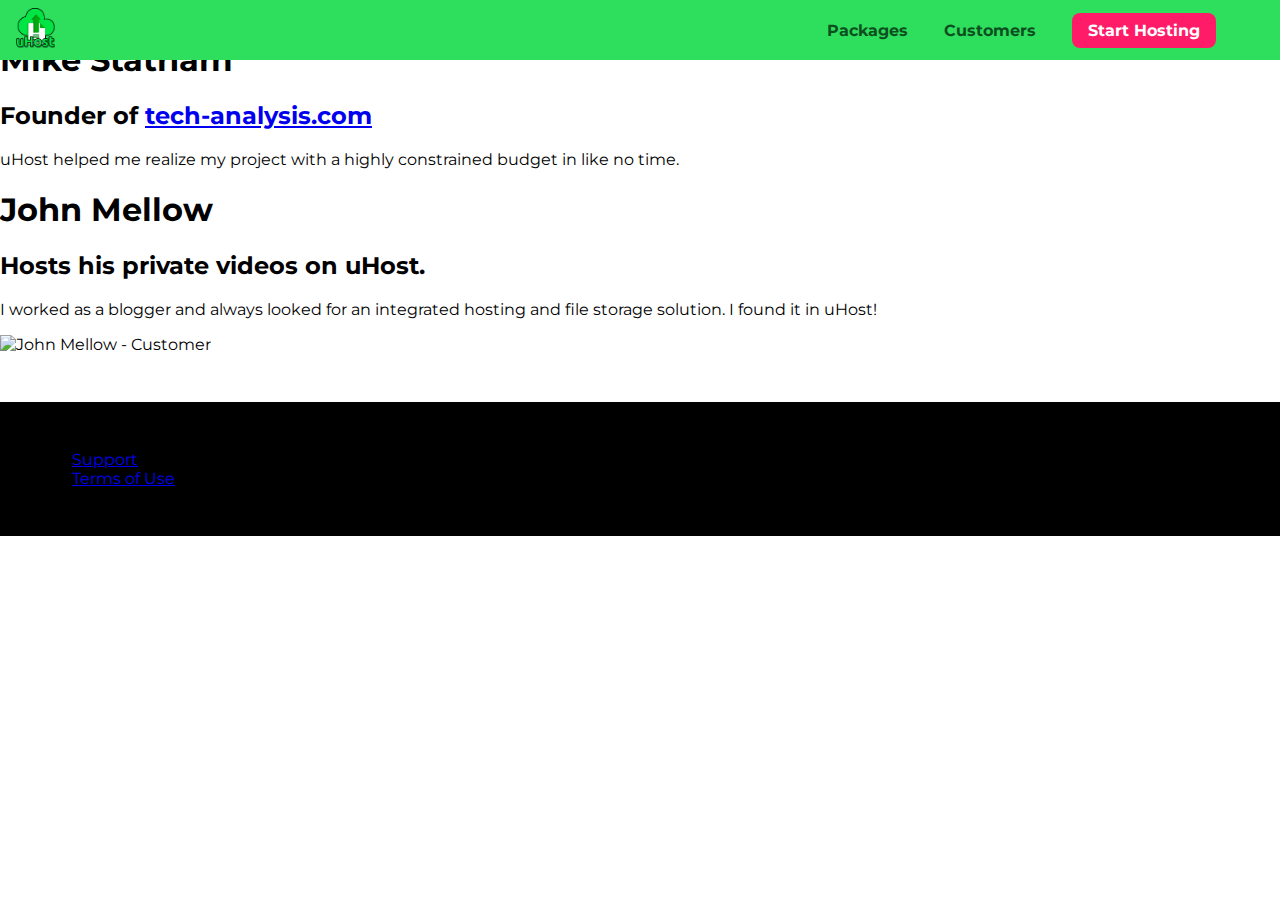
==== customers/index.html @ d1ea9265 "Add base html for customers page" ====
<!DOCTYPE html>
<html lang="en">

<head>
    <meta charset="UTF-8">
    <meta name="viewport" content="width=device-width, initial-scale=1.0">
    <meta http-equiv="X-UA-Compatible" content="ie=edge">
    <title>uHost Customers</title>
    <link rel="shortcut icon" href="../favicon.png">
    <link href="https://fonts.googleapis.com/css?family=Anton|Montserrat:400,700" rel="stylesheet">
    <link rel="stylesheet" href="../shared.css">
    <link rel="stylesheet" href="customers.css">
</head>

<body>
    <header class="main-header">
        <div>
            <a href="../index.html" class="main-header__brand">
                <img src="../images/uhost-icon.png" alt="uHost - Your favorite hosting company">
            </a>
        </div>
        <nav class="main-nav">
            <ul class="main-nav__items">
                <li class="main-nav__item">
                    <a href="../packages/index.html">Packages</a>
                </li>
                <li class="main-nav__item">
                    <a href="index.html">Customers</a>
                </li>
                <li class="main-nav__item main-nav__item--cta">
                    <a href="start-hosting/index.html">Start Hosting</a>
                </li>
            </ul>
        </nav>
    </header>
    <main>
        <div>
            <div class="testimonial" id="customer-1">
                <div class="testimonial__image-container">
                    <img src="../images/customer-1.jpg" alt="Mike Statham - Customer" class="testimonial__image">
                </div>
                <div class="testimonial__info">
                    <h1 class="testimonial__name">Mike Statham</h1>
                    <h2 class="testimonial__subtitle">Founder of
                        <a href="tech-analysis.com">tech-analysis.com</a>
                    </h2>
                    <p class="testimonial__text">uHost helped me realize my project with a highly constrained budget in like no time.</p>
                </div>
            </div>
            <div class="testimonial" id="customer-2">

                <div class="testimonial__info">
                    <h1 class="testimonial__name">John Mellow</h1>
                    <h2 class="testimonial__subtitle">Hosts his private videos on uHost.
                    </h2>
                    <p class="testimonial__text">I worked as a blogger and always looked for an integrated hosting and file storage solution. I found
                        it in uHost!
                    </p>
                </div>
                <div class="testimonial__image-container">
                    <img src="../images/customer-2.jpg" alt="John Mellow - Customer" class="testimonial__image">
                </div>
            </div>
        </div>
    </main>
    <footer class="main-footer">
        <nav>
            <ul>
                <li>
                    <a href="#">Support</a>
                </li>
                <li>
                    <a href="#">Terms of Use</a>
                </li>
            </ul>
        </nav>
    </footer>
</body>

</html>
---- shared.css ----
* {
  box-sizing: border-box;
}

body {
  font-family: "Montserrat", sans-serif;
  margin: 0;
}

.main-header {
  position: fixed;
  background: #2ddf5c;
  width: 100%;
  padding: 8px 16px;
  /* we need to position it with top and left or else it will 
  position itself according to the location of the top most visible element
  which would be the main or #product-overview element.
  This means that the margin will be pushed down by the top-margin
  applied to those elements even though it is not a child of those elements?
  */
  top: 0;
  left: 0;
  z-index: 1;
}

.main-header > div {
  display: inline-block;
  vertical-align: middle;
}

.main-header__brand {
  display: inline-block;
  color: #0e4f1f;
  text-decoration: none;
  font-weight: bold;
  font-size: 22px;
  height: 40px;
}

.main-header__brand > img {
  height: 100%;
}

.main-nav {
  display: inline-block;
  width: calc(100% - 75px);
  text-align: right;
  vertical-align: middle;
}

.main-nav__items {
  margin: 0;
  padding: 0;
  list-style: none;
}

.main-nav__item {
  display: inline-block;
  margin: 0 16px;
}

.main-nav__item a {
  color: #0e4f1f;
  text-decoration: none;
  font-weight: bold;
  padding: 3px 0;
}

.main-nav__item a:hover,
.main-nav__item a:active {
  color: white;
  border-bottom: 2px solid white;
}

.main-nav__item--cta a {
  color: white;
  background: #ff1b68;
  padding: 8px 16px;
  border-radius: 8px;
}

.main-nav__item--cta a:hover,
.main-nav__item--cta a:active {
  color: #ff1b68;
  background: white;
  border-bottom: none;
}

.main-footer {
  background: black;
  padding: 32px;
  margin-top: 48px;
}

.main-footer__links {
  list-style: none;
  margin: 0;
  padding: 0;
  text-align: center;
}

.main-footer__link {
  display: inline-block;
  margin: 0 16px;
}

.main-footer__link > a {
  color: white;
  text-decoration: none;
}

.main-footer__link > a:hover,
.main-footer__link > a:active {
  color: #ccc;
}

.button {
  background: #0e4f1f;
  color: white;
  font: inherit;
  border: 1.5px solid #0e4f1f;
  outline: none;
  padding: 8px;
  border-radius: 5px;
  font-weight: bold;
  cursor: pointer;
}

.button:hover,
.button:active {
  background: white;
  color: #0e4f1f;
}
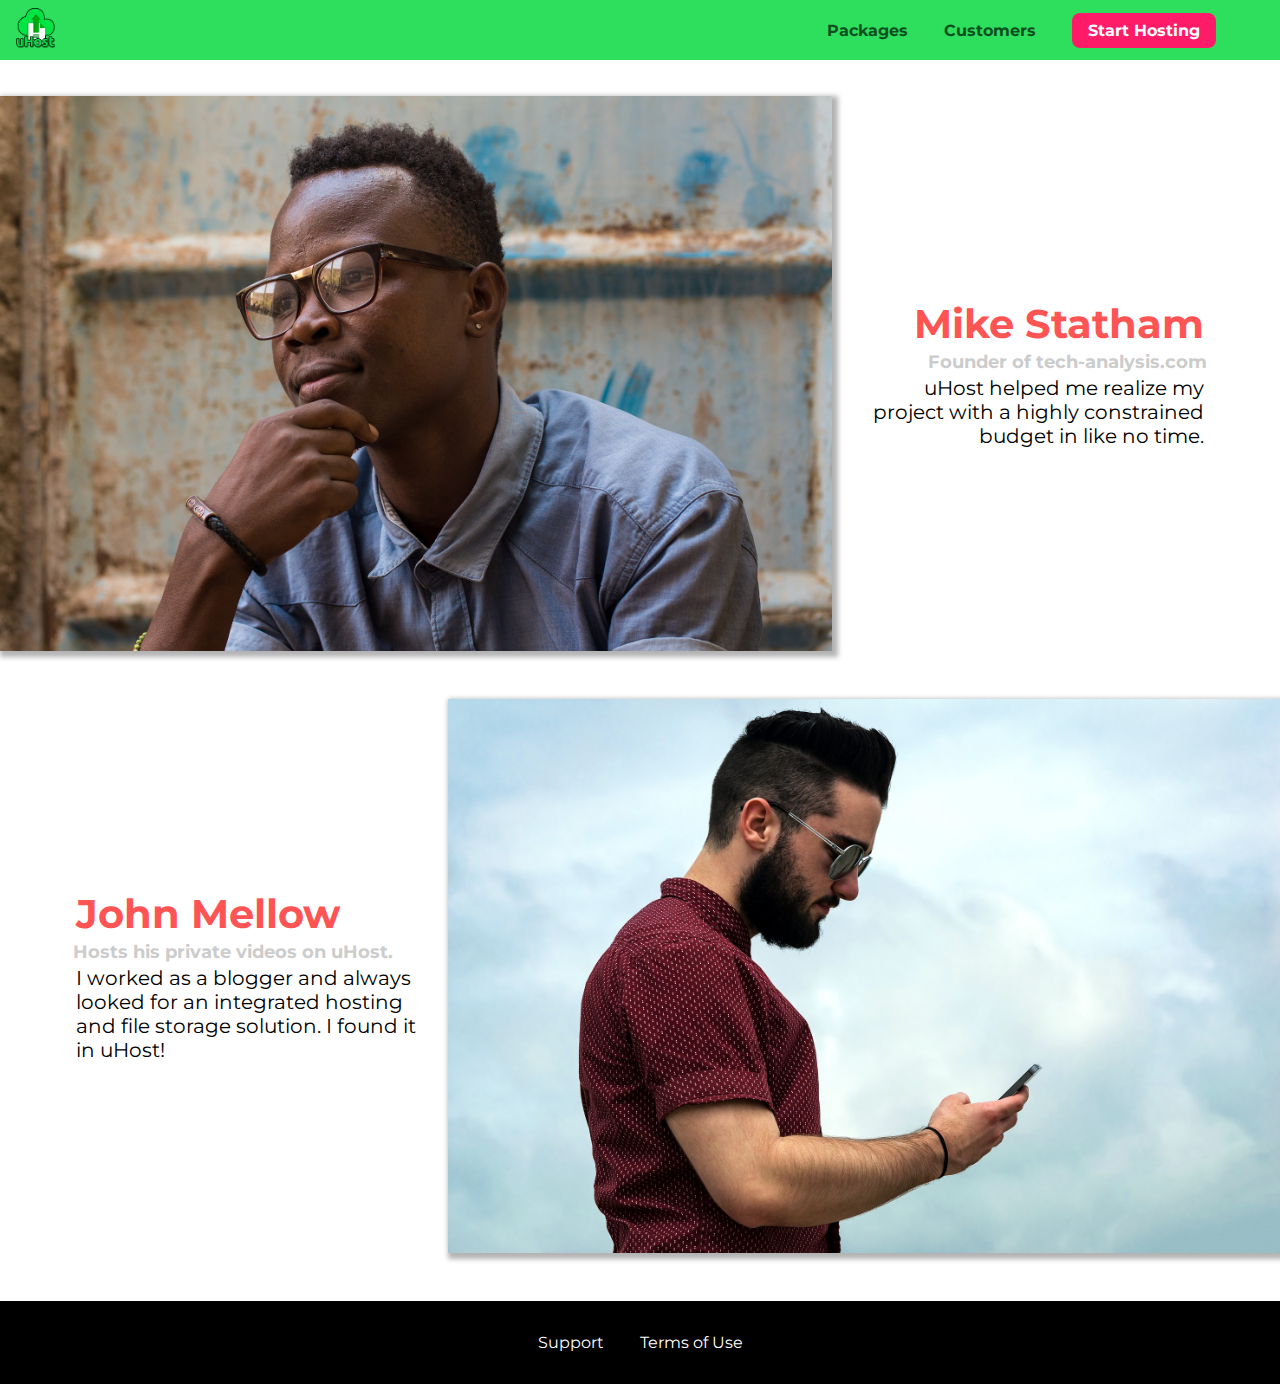
==== commit c32c6cb4: "Add correct classes to footer on customer page so that appropriate styling is applied" ====
--- a/customers/index.html
+++ b/customers/index.html
@@ -1,80 +1,97 @@
 <!DOCTYPE html>
 <html lang="en">
+  <head>
+    <meta charset="UTF-8" />
+    <meta name="viewport" content="width=device-width, initial-scale=1.0" />
+    <meta http-equiv="X-UA-Compatible" content="ie=edge" />
+    <title>uHost Customers</title>
+    <link rel="shortcut icon" href="../favicon.png" />
+    <link
+      href="https://fonts.googleapis.com/css?family=Anton|Montserrat:400,700"
+      rel="stylesheet"
+    />
+    <link rel="stylesheet" href="../shared.css" />
+    <link rel="stylesheet" href="customers.css" />
+  </head>
 
-<head>
-    <meta charset="UTF-8">
-    <meta name="viewport" content="width=device-width, initial-scale=1.0">
-    <meta http-equiv="X-UA-Compatible" content="ie=edge">
-    <title>uHost Customers</title>
-    <link rel="shortcut icon" href="../favicon.png">
-    <link href="https://fonts.googleapis.com/css?family=Anton|Montserrat:400,700" rel="stylesheet">
-    <link rel="stylesheet" href="../shared.css">
-    <link rel="stylesheet" href="customers.css">
-</head>
-
-<body>
+  <body>
     <header class="main-header">
-        <div>
-            <a href="../index.html" class="main-header__brand">
-                <img src="../images/uhost-icon.png" alt="uHost - Your favorite hosting company">
-            </a>
-        </div>
-        <nav class="main-nav">
-            <ul class="main-nav__items">
-                <li class="main-nav__item">
-                    <a href="../packages/index.html">Packages</a>
-                </li>
-                <li class="main-nav__item">
-                    <a href="index.html">Customers</a>
-                </li>
-                <li class="main-nav__item main-nav__item--cta">
-                    <a href="start-hosting/index.html">Start Hosting</a>
-                </li>
-            </ul>
-        </nav>
+      <div>
+        <a href="../index.html" class="main-header__brand">
+          <img
+            src="../images/uhost-icon.png"
+            alt="uHost - Your favorite hosting company"
+          />
+        </a>
+      </div>
+      <nav class="main-nav">
+        <ul class="main-nav__items">
+          <li class="main-nav__item">
+            <a href="../packages/index.html">Packages</a>
+          </li>
+          <li class="main-nav__item">
+            <a href="index.html">Customers</a>
+          </li>
+          <li class="main-nav__item main-nav__item--cta">
+            <a href="start-hosting/index.html">Start Hosting</a>
+          </li>
+        </ul>
+      </nav>
     </header>
     <main>
-        <div>
-            <div class="testimonial" id="customer-1">
-                <div class="testimonial__image-container">
-                    <img src="../images/customer-1.jpg" alt="Mike Statham - Customer" class="testimonial__image">
-                </div>
-                <div class="testimonial__info">
-                    <h1 class="testimonial__name">Mike Statham</h1>
-                    <h2 class="testimonial__subtitle">Founder of
-                        <a href="tech-analysis.com">tech-analysis.com</a>
-                    </h2>
-                    <p class="testimonial__text">uHost helped me realize my project with a highly constrained budget in like no time.</p>
-                </div>
-            </div>
-            <div class="testimonial" id="customer-2">
-
-                <div class="testimonial__info">
-                    <h1 class="testimonial__name">John Mellow</h1>
-                    <h2 class="testimonial__subtitle">Hosts his private videos on uHost.
-                    </h2>
-                    <p class="testimonial__text">I worked as a blogger and always looked for an integrated hosting and file storage solution. I found
-                        it in uHost!
-                    </p>
-                </div>
-                <div class="testimonial__image-container">
-                    <img src="../images/customer-2.jpg" alt="John Mellow - Customer" class="testimonial__image">
-                </div>
-            </div>
+      <div>
+        <div class="testimonial" id="customer-1">
+          <div class="testimonial__image-container">
+            <img
+              src="../images/customer-1.jpg"
+              alt="Mike Statham - Customer"
+              class="testimonial__image"
+            />
+          </div>
+          <div class="testimonial__info">
+            <h1 class="testimonial__name">Mike Statham</h1>
+            <h2 class="testimonial__subtitle">
+              Founder of
+              <a href="tech-analysis.com">tech-analysis.com</a>
+            </h2>
+            <p class="testimonial__text">
+              uHost helped me realize my project with a highly constrained
+              budget in like no time.
+            </p>
+          </div>
         </div>
+        <div class="testimonial" id="customer-2">
+          <div class="testimonial__info">
+            <h1 class="testimonial__name">John Mellow</h1>
+            <h2 class="testimonial__subtitle">
+              Hosts his private videos on uHost.
+            </h2>
+            <p class="testimonial__text">
+              I worked as a blogger and always looked for an integrated hosting
+              and file storage solution. I found it in uHost!
+            </p>
+          </div>
+          <div class="testimonial__image-container">
+            <img
+              src="../images/customer-2.jpg"
+              alt="John Mellow - Customer"
+              class="testimonial__image"
+            />
+          </div>
+        </div>
+      </div>
     </main>
     <footer class="main-footer">
-        <nav>
-            <ul>
-                <li>
-                    <a href="#">Support</a>
-                </li>
-                <li>
-                    <a href="#">Terms of Use</a>
-                </li>
-            </ul>
-        </nav>
+      <nav>
+        <ul class="main-footer__links">
+          <li class="main-footer__link">
+            <a href="#">Support</a>
+          </li>
+          <li class="main-footer__link">
+            <a href="#">Terms of Use</a>
+          </li>
+        </ul>
+      </nav>
     </footer>
-</body>
-
-</html>+  </body>
+</html>
--- a/customers/customers.css
+++ b/customers/customers.css
@@ -0,0 +1,68 @@
+.testimonial {
+    font-size: 20px;
+    margin: 48px 0;
+  }
+  
+  .testimonial__list {
+    width: 80%;
+    margin: auto;
+  }
+  
+  .testimonial:first-of-type {
+    margin-top: 96px;
+  }
+
+  .testimonial__image-container {
+    width: 65%;
+    display: inline-block;
+    vertical-align: middle;
+    box-shadow: 3px 3px 5px 3px rgba(0,0,0,0.3);
+  }
+
+  .testimonial__image {
+    width: 100%;
+    vertical-align: top;
+  }
+  
+  .testimonial__info {
+    text-align: right;
+    padding: 14px;
+    display: inline-block;
+    vertical-align: middle;
+    width: 30%;
+  }
+  
+  #customer-2.testimonial {
+    text-align: right;
+  }
+  
+  #customer-2 .testimonial__info {
+    text-align: left;
+  }
+  
+  .testimonial__name {
+    margin: 3px;
+    color: #ff5454;
+  }
+  
+  .testimonial__subtitle {
+    margin: 0;
+    font-size: 18px;
+    color: #ccc;
+  }
+  
+  .testimonial__subtitle a {
+    color: inherit;
+    text-decoration: none;
+  }
+  
+  .testimonial__subtitle a:hover,
+  .testimonial__subtitle a:active {
+    color: #7a7a7a;
+  }
+  
+  .testimonial__text {
+    margin: 3px;
+  }
+  
+  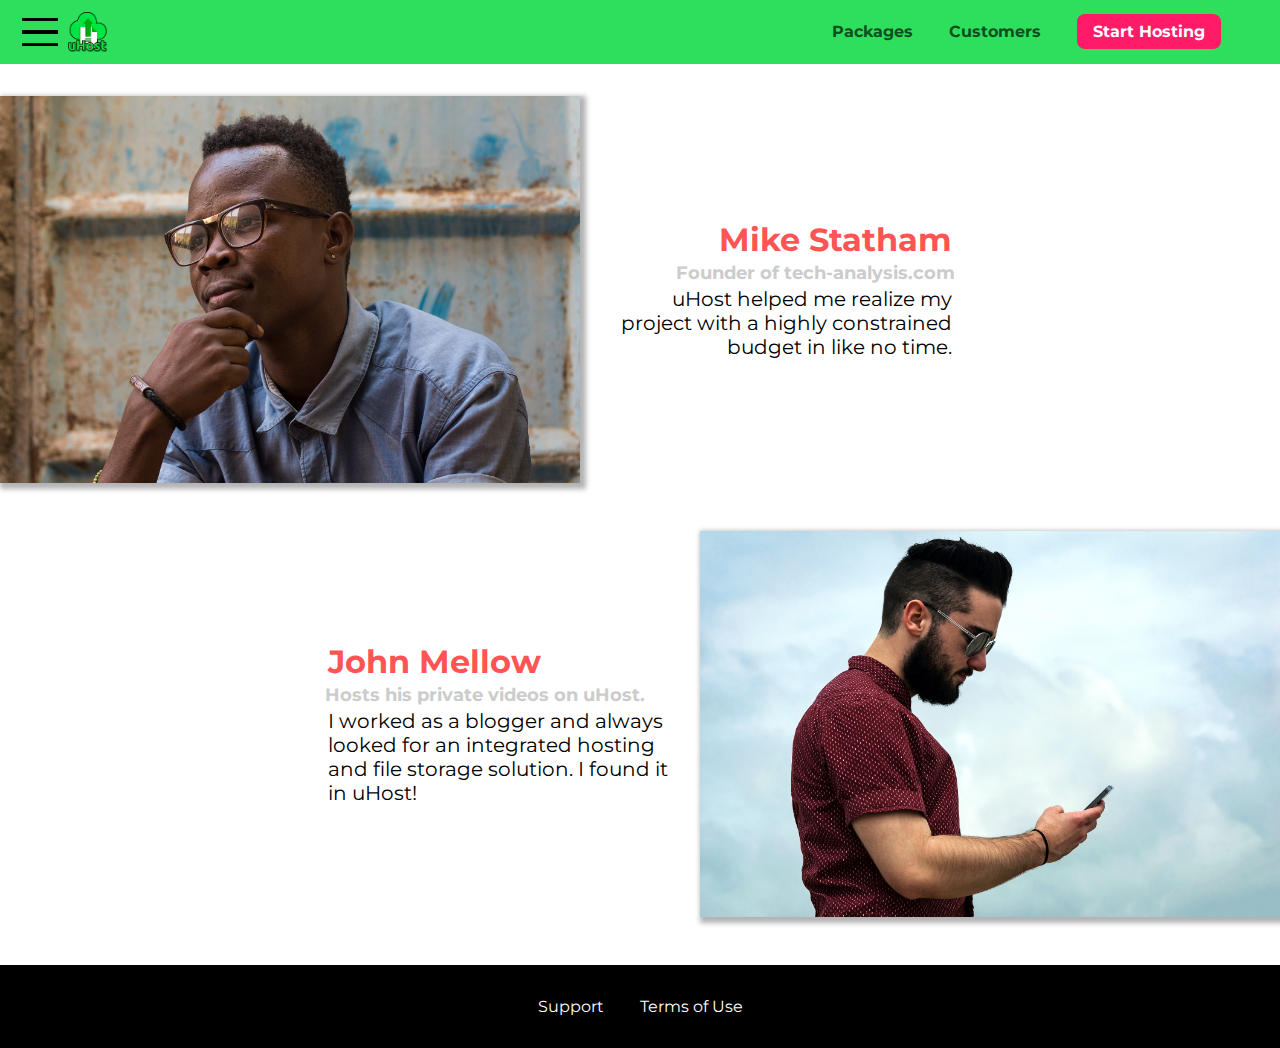
==== commit 0dedc434: "Add side-bar nav to customers and packages page; fix error in shared.js for clicking on backdrop on " ====
--- a/customers/index.html
+++ b/customers/index.html
@@ -15,8 +15,14 @@
   </head>
 
   <body>
+    <div class="backdrop"></div>
     <header class="main-header">
       <div>
+        <button class="toggle-button">
+          <span class="toggle-button__bar"></span>
+          <span class="toggle-button__bar"></span>
+          <span class="toggle-button__bar"></span>
+        </button>
         <a href="../index.html" class="main-header__brand">
           <img
             src="../images/uhost-icon.png"
@@ -38,6 +44,19 @@
         </ul>
       </nav>
     </header>
+    <nav class="mobile-nav">
+      <ul class="mobile-nav__items">
+        <li class="mobile-nav__item">
+          <a href="../packages/index.html">Packages</a>
+        </li>
+        <li class="mobile-nav__item">
+          <a href="index.html">Customers</a>
+        </li>
+        <li class="mobile-nav__item mobile-nav__item--cta">
+          <a href="../start-hosting/index.html">Start Hosting</a>
+        </li>
+      </ul>
+    </nav>
     <main>
       <div>
         <div class="testimonial" id="customer-1">
@@ -93,5 +112,6 @@
         </ul>
       </nav>
     </footer>
+    <script src="../shared.js"></script>
   </body>
 </html>
--- a/shared.css
+++ b/shared.css
@@ -5,13 +5,28 @@
 body {
   font-family: "Montserrat", sans-serif;
   margin: 0;
+}
+
+.backdrop {
+  display: none;
+  position: fixed;
+  top: 0;
+  left: 0;
+  z-index: 100;
+  width: 100vw;
+  height: 100vh;
+  background: rgba(0, 0, 0, 0.5);
+}
+
+.backdrop.on {
+  display: block;
 }
 
 .main-header {
   position: fixed;
   background: #2ddf5c;
   width: 100%;
-  padding: 8px 16px;
+  padding: 0.5rem 1rem;
   /* we need to position it with top and left or else it will 
   position itself according to the location of the top most visible element
   which would be the main or #product-overview element.
@@ -35,6 +50,7 @@
   font-weight: bold;
   font-size: 22px;
   height: 40px;
+  vertical-align: middle;
 }
 
 .main-header__brand > img {
@@ -43,7 +59,7 @@
 
 .main-nav {
   display: inline-block;
-  width: calc(100% - 75px);
+  width: calc(100% - 122px);
   text-align: right;
   vertical-align: middle;
 }
@@ -56,14 +72,15 @@
 
 .main-nav__item {
   display: inline-block;
-  margin: 0 16px;
-}
-
-.main-nav__item a {
+  margin: 0 1rem;
+}
+
+.main-nav__item a,
+.mobile-nav__item a {
   color: #0e4f1f;
   text-decoration: none;
   font-weight: bold;
-  padding: 3px 0;
+  padding: 0.1875rem 0;
 }
 
 .main-nav__item a:hover,
@@ -72,24 +89,81 @@
   border-bottom: 2px solid white;
 }
 
-.main-nav__item--cta a {
+.main-nav__item--cta a,
+.mobile-nav__item--cta a {
   color: white;
   background: #ff1b68;
-  padding: 8px 16px;
+  padding: 0.5rem 1rem;
   border-radius: 8px;
 }
 
 .main-nav__item--cta a:hover,
-.main-nav__item--cta a:active {
+.main-nav__item--cta a:active,
+.mobile-nav__item--cta a:hover,
+.mobile-nav__item--cta a:active {
   color: #ff1b68;
   background: white;
   border-bottom: none;
 }
 
+.mobile-nav {
+  display: none;
+  position: fixed;
+  z-index: 101;
+  top: 0;
+  left: 0;
+  background: white;
+  width: 80%;
+  height: 100vh;
+}
+
+.mobile-nav.expanded {
+  display: block;
+}
+
+.mobile-nav__items {
+  width: 90%;
+  height: 100%;
+  list-style: none;
+  margin: 10% auto;
+  padding: 0;
+  text-align: center;
+}
+
+.mobile-nav__item {
+  margin: 1rem 0;
+}
+
+.mobile-nav__item a {
+  font-size: 1.5rem;
+}
+
+.toggle-button {
+  width: 3rem;
+  background: transparent;
+  border: none;
+  cursor: pointer;
+  padding-top: 0;
+  padding-bottom: 0;
+  vertical-align: middle;
+}
+
+.toggle-button:focus {
+  outline: none;
+}
+
+.toggle-button__bar {
+  width: 100%;
+  height: 0.2rem;
+  background: black;
+  display: block;
+  margin: 0.6rem 0;
+}
+
 .main-footer {
   background: black;
-  padding: 32px;
-  margin-top: 48px;
+  padding: 2rem;
+  margin-top: 3rem;
 }
 
 .main-footer__links {
@@ -101,7 +175,7 @@
 
 .main-footer__link {
   display: inline-block;
-  margin: 0 16px;
+  margin: 0 1rem;
 }
 
 .main-footer__link > a {
@@ -120,7 +194,7 @@
   font: inherit;
   border: 1.5px solid #0e4f1f;
   outline: none;
-  padding: 8px;
+  padding: 0.5rem;
   border-radius: 5px;
   font-weight: bold;
   cursor: pointer;
--- a/customers/customers.css
+++ b/customers/customers.css
@@ -1,68 +1,68 @@
 .testimonial {
-    font-size: 20px;
-    margin: 48px 0;
-  }
-  
-  .testimonial__list {
-    width: 80%;
-    margin: auto;
-  }
-  
-  .testimonial:first-of-type {
-    margin-top: 96px;
-  }
+  font-size: 1.25rem;
+  margin: 3rem 0;
+}
 
-  .testimonial__image-container {
-    width: 65%;
-    display: inline-block;
-    vertical-align: middle;
-    box-shadow: 3px 3px 5px 3px rgba(0,0,0,0.3);
-  }
+.testimonial__list {
+  width: 80%;
+  margin: auto;
+}
 
-  .testimonial__image {
-    width: 100%;
-    vertical-align: top;
-  }
-  
-  .testimonial__info {
-    text-align: right;
-    padding: 14px;
-    display: inline-block;
-    vertical-align: middle;
-    width: 30%;
-  }
-  
-  #customer-2.testimonial {
-    text-align: right;
-  }
-  
-  #customer-2 .testimonial__info {
-    text-align: left;
-  }
-  
-  .testimonial__name {
-    margin: 3px;
-    color: #ff5454;
-  }
-  
-  .testimonial__subtitle {
-    margin: 0;
-    font-size: 18px;
-    color: #ccc;
-  }
-  
-  .testimonial__subtitle a {
-    color: inherit;
-    text-decoration: none;
-  }
-  
-  .testimonial__subtitle a:hover,
-  .testimonial__subtitle a:active {
-    color: #7a7a7a;
-  }
-  
-  .testimonial__text {
-    margin: 3px;
-  }
-  
-  +.testimonial:first-of-type {
+  margin-top: 6rem;
+}
+
+.testimonial__image-container {
+  width: 65%;
+  max-width: 580px;
+  display: inline-block;
+  vertical-align: middle;
+  box-shadow: 3px 3px 5px 3px rgba(0, 0, 0, 0.3);
+}
+
+.testimonial__image {
+  width: 100%;
+  vertical-align: top;
+}
+
+.testimonial__info {
+  text-align: right;
+  padding: 0.875rem;
+  display: inline-block;
+  vertical-align: middle;
+  width: 30%;
+}
+
+#customer-2.testimonial {
+  text-align: right;
+}
+
+#customer-2 .testimonial__info {
+  text-align: left;
+}
+
+.testimonial__name {
+  font-size: 2rem;
+  margin: 0.1875rem;
+  color: #ff5454;
+}
+
+.testimonial__subtitle {
+  margin: 0;
+  font-size: 1.125rem;
+  color: #ccc;
+}
+
+.testimonial__subtitle a {
+  color: inherit;
+  text-decoration: none;
+}
+
+.testimonial__subtitle a:hover,
+.testimonial__subtitle a:active {
+  color: #7a7a7a;
+}
+
+.testimonial__text {
+  margin: 0.1875rem;
+}
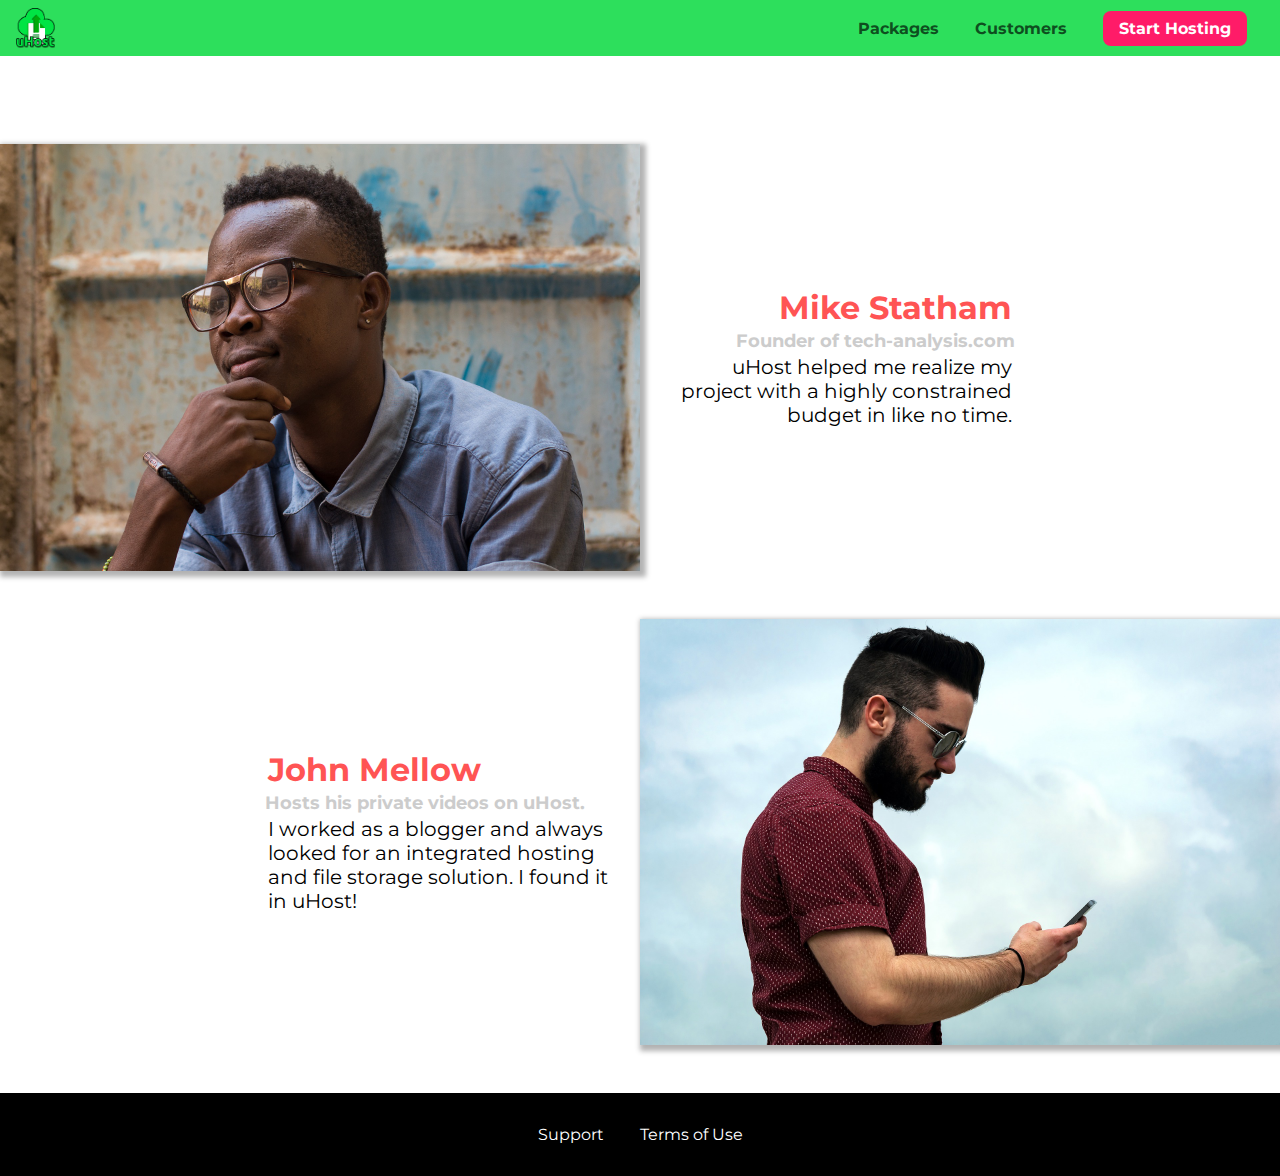
==== commit 3b4cea5e: "Fix error in link to 'start hosting' button on customers page" ====
--- a/customers/index.html
+++ b/customers/index.html
@@ -39,7 +39,7 @@
             <a href="index.html">Customers</a>
           </li>
           <li class="main-nav__item main-nav__item--cta">
-            <a href="start-hosting/index.html">Start Hosting</a>
+            <a href="../start-hosting/index.html">Start Hosting</a>
           </li>
         </ul>
       </nav>
--- a/shared.css
+++ b/shared.css
@@ -5,6 +5,11 @@
 body {
   font-family: "Montserrat", sans-serif;
   margin: 0;
+}
+
+main {
+  min-height: calc(100vh - 3.5rem - 8rem);
+  margin-top: 3.5rem;
 }
 
 .backdrop {
@@ -44,12 +49,11 @@
 }
 
 .main-header__brand {
-  display: inline-block;
+  display: none;
   color: #0e4f1f;
   text-decoration: none;
   font-weight: bold;
-  font-size: 22px;
-  height: 40px;
+  height: 2.5rem;
   vertical-align: middle;
 }
 
@@ -58,10 +62,7 @@
 }
 
 .main-nav {
-  display: inline-block;
-  width: calc(100% - 122px);
-  text-align: right;
-  vertical-align: middle;
+  display: none;
 }
 
 .main-nav__items {
@@ -174,8 +175,8 @@
 }
 
 .main-footer__link {
-  display: inline-block;
-  margin: 0 1rem;
+  display: block;
+  margin: 1rem 0;
 }
 
 .main-footer__link > a {
@@ -205,3 +206,25 @@
   background: white;
   color: #0e4f1f;
 }
+
+@media (min-width: 40rem) {
+  .main-header__brand {
+    display: inline-block;
+  }
+
+  .toggle-button {
+    display: none;
+  }
+
+  .main-nav {
+    display: inline-block;
+    width: calc(100% - 44px);
+    text-align: right;
+    vertical-align: middle;
+  }
+
+  .main-footer__link {
+    display: inline-block;
+    margin: 0 1rem;
+  }
+}
--- a/customers/customers.css
+++ b/customers/customers.css
@@ -1,6 +1,9 @@
+main {
+  padding-top: 2.5rem;
+}
+
 .testimonial {
   font-size: 1.25rem;
-  margin: 3rem 0;
 }
 
 .testimonial__list {
@@ -8,15 +11,11 @@
   margin: auto;
 }
 
-.testimonial:first-of-type {
-  margin-top: 6rem;
-}
-
 .testimonial__image-container {
-  width: 65%;
-  max-width: 580px;
-  display: inline-block;
-  vertical-align: middle;
+  display: block;
+  width: 100%;
+  max-width: 40rem;
+  /* vertical-align: middle; */
   box-shadow: 3px 3px 5px 3px rgba(0, 0, 0, 0.3);
 }
 
@@ -26,11 +25,10 @@
 }
 
 .testimonial__info {
-  text-align: right;
+  display: block;
   padding: 0.875rem;
-  display: inline-block;
-  vertical-align: middle;
-  width: 30%;
+  /* vertical-align: middle; */
+  width: 100%;
 }
 
 #customer-2.testimonial {
@@ -66,3 +64,23 @@
 .testimonial__text {
   margin: 0.1875rem;
 }
+
+@media (min-width: 40rem) {
+  .testimonial {
+    margin: 3rem auto;
+    max-width: 1500px;
+  }
+
+  .testimonial__image-container {
+    display: inline-block;
+    width: 65%;
+    vertical-align: middle;
+  }
+
+  .testimonial__info {
+    display: inline-block;
+    width: 30%;
+    vertical-align: middle;
+    text-align: right;
+  }
+}
